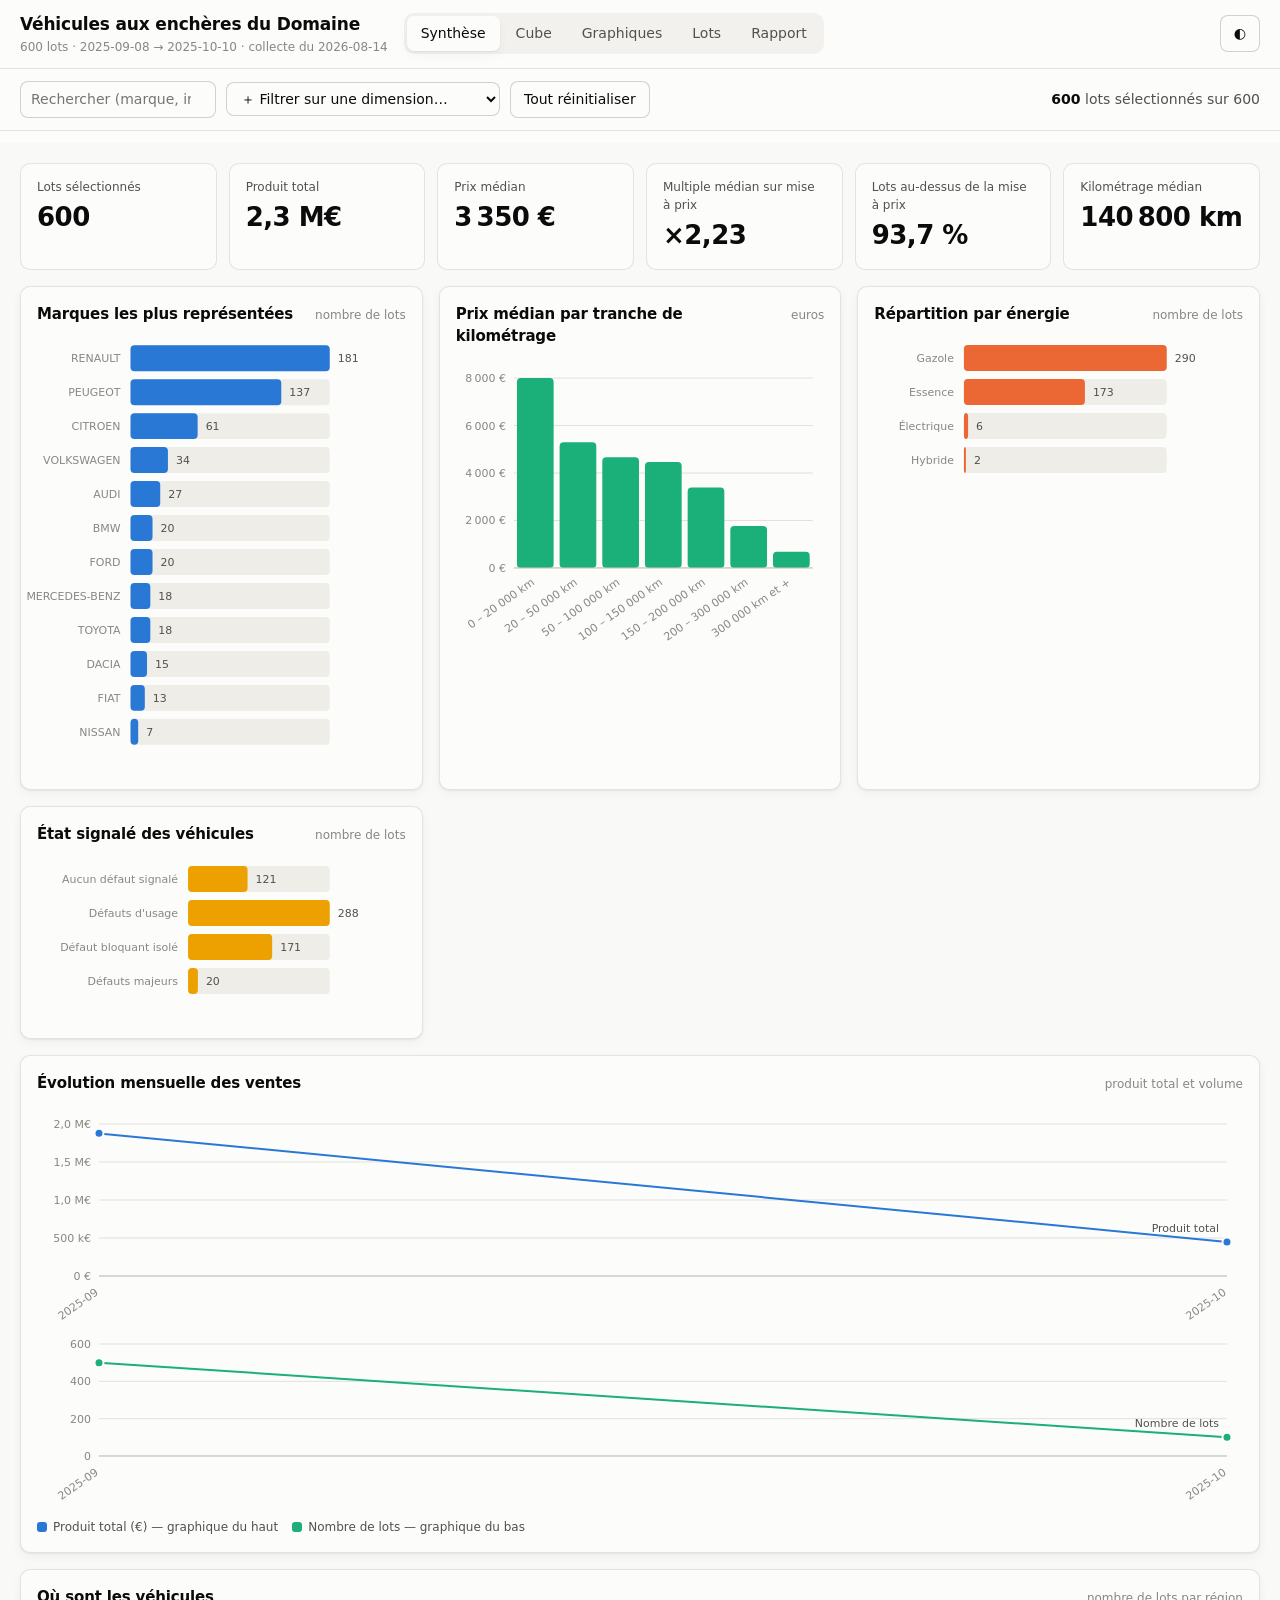
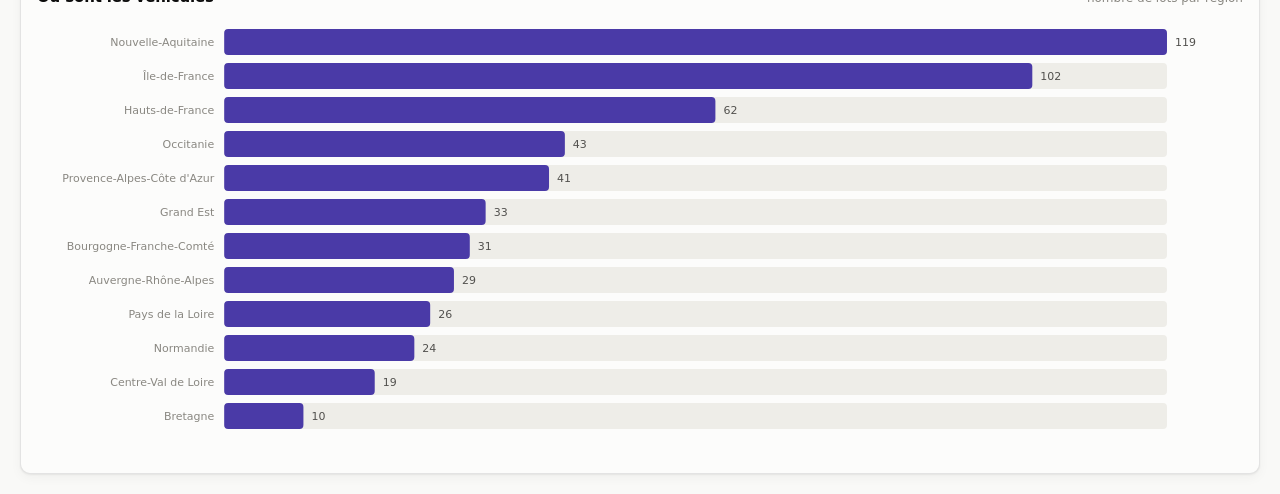
==== portal/index.html @ d9b4f8a6 "Portail décisionnel : cube, tableau croisé, graphiques et rapport Interface complète adossée au cube" ====
<!doctype html>
<html lang="fr" data-theme="">
<head>
  <meta charset="utf-8">
  <meta name="viewport" content="width=device-width, initial-scale=1">
  <title>Portail décisionnel — Véhicules du Domaine</title>
  <link rel="stylesheet" href="css/app.css">
</head>
<body>

<header class="bandeau">
  <div class="titre">
    <h1>Véhicules aux enchères du Domaine</h1>
    <span id="sous-titre">Chargement du cube…</span>
  </div>

  <nav class="onglets" role="tablist" aria-label="Vues du portail">
    <button role="tab" aria-selected="true"  data-vue="synthese">Synthèse</button>
    <button role="tab" aria-selected="false" data-vue="cube">Cube</button>
    <button role="tab" aria-selected="false" data-vue="graphiques">Graphiques</button>
    <button role="tab" aria-selected="false" data-vue="lots">Lots</button>
    <button role="tab" aria-selected="false" data-vue="rapport">Rapport</button>
  </nav>

  <div class="espace"></div>
  <button class="bouton" id="bascule-theme" title="Changer de thème" aria-label="Changer de thème">◐</button>
</header>

<section class="filtres" id="barre-filtres" hidden>
  <input type="search" id="recherche" placeholder="Rechercher (marque, immat., défaut…)"
         aria-label="Recherche libre">
  <select id="ajout-filtre" aria-label="Ajouter un filtre">
    <option value="">＋ Filtrer sur une dimension…</option>
  </select>
  <select id="valeurs-filtre" multiple size="1" hidden aria-label="Valeurs à retenir"></select>
  <button class="bouton" id="raz-filtres">Tout réinitialiser</button>
  <span class="compteur"><strong id="nb-selection">0</strong> lots sélectionnés
    <span id="nb-total"></span></span>
</section>
<div class="jetons" id="jetons-filtres"></div>

<main>
  <!-- ------------------------------------------------------------------ -->
  <section class="vue active" id="vue-synthese">
    <div class="indicateurs" id="indicateurs"></div>
    <div class="grille-cartes">
      <div class="carte">
        <header><h2>Marques les plus représentées</h2><span class="note">nombre de lots</span></header>
        <div id="g-marques"></div>
      </div>
      <div class="carte">
        <header><h2>Prix médian par tranche de kilométrage</h2><span class="note">euros</span></header>
        <div id="g-km-prix"></div>
      </div>
      <div class="carte">
        <header><h2>Répartition par énergie</h2><span class="note">nombre de lots</span></header>
        <div id="g-energie"></div>
      </div>
      <div class="carte">
        <header><h2>État signalé des véhicules</h2><span class="note">nombre de lots</span></header>
        <div id="g-etat"></div>
      </div>
      <div class="carte large">
        <header><h2>Évolution mensuelle des ventes</h2><span class="note">produit total et volume</span></header>
        <div id="g-temps"></div>
        <div class="legende" id="l-temps"></div>
      </div>
      <div class="carte large">
        <header><h2>Où sont les véhicules</h2><span class="note">nombre de lots par région</span></header>
        <div id="g-regions"></div>
      </div>
    </div>
  </section>

  <!-- ------------------------------------------------------------------ -->
  <section class="vue" id="vue-cube">
    <div class="constructeur">
      <div class="champ">
        <label for="dim-lignes">Lignes (hiérarchie)</label>
        <select id="dim-lignes" multiple size="6"></select>
      </div>
      <div class="champ">
        <label for="dim-colonnes">Colonnes (hiérarchie)</label>
        <select id="dim-colonnes" multiple size="6"></select>
      </div>
      <div class="champ">
        <label for="mesures">Mesures</label>
        <select id="mesures" multiple size="6"></select>
      </div>
      <div class="champ">
        <label>Affichage</label>
        <label><input type="checkbox" id="opt-heatmap" checked> Coloration des cellules</label>
        <label><input type="checkbox" id="opt-soustotaux" checked> Sous-totaux</label>
        <label>Limiter à <input type="number" id="opt-limite" value="0" min="0" max="200"
               style="width:64px"> lignes (0 = toutes)</label>
        <button class="bouton" id="export-croise">Exporter le tableau (CSV)</button>
      </div>
    </div>
    <div id="tableau-croise"></div>
  </section>

  <!-- ------------------------------------------------------------------ -->
  <section class="vue" id="vue-graphiques">
    <div class="constructeur">
      <div class="champ">
        <label for="g-dimension">Dimension</label>
        <select id="g-dimension"></select>
      </div>
      <div class="champ">
        <label for="g-mesure">Mesure</label>
        <select id="g-mesure"></select>
      </div>
      <div class="champ">
        <label for="g-type">Représentation</label>
        <select id="g-type">
          <option value="barresH">Barres horizontales (classement)</option>
          <option value="barresV">Barres verticales (distribution)</option>
          <option value="courbe">Courbe (évolution)</option>
          <option value="empilees">Barres empilées (composition)</option>
        </select>
      </div>
      <div class="champ">
        <label for="g-serie">Découpage en séries (empilées)</label>
        <select id="g-serie"></select>
      </div>
    </div>
    <div class="carte large">
      <header><h2 id="g-titre">Graphique</h2><span class="note" id="g-note"></span></header>
      <div id="g-principal"></div>
      <div class="legende" id="g-legende"></div>
    </div>
    <div class="carte large">
      <header>
        <h2>Kilométrage et prix atteint</h2>
        <span class="note">un point par lot — au plus trois séries pour rester lisible</span>
      </header>
      <div id="g-nuage"></div>
      <div class="legende" id="l-nuage"></div>
    </div>
  </section>

  <!-- ------------------------------------------------------------------ -->
  <section class="vue" id="vue-lots">
    <div class="constructeur">
      <div class="champ">
        <label for="tri-lots">Trier par</label>
        <select id="tri-lots"></select>
      </div>
      <div class="champ">
        <label for="sens-lots">Sens</label>
        <select id="sens-lots">
          <option value="desc">Décroissant</option>
          <option value="asc">Croissant</option>
        </select>
      </div>
      <div class="champ">
        <label>Export</label>
        <button class="bouton" id="export-lots">Exporter la sélection (CSV)</button>
      </div>
    </div>
    <div id="table-lots"></div>
    <div class="pagination">
      <button class="bouton" id="page-precedente">← Précédent</button>
      <span id="etat-pagination"></span>
      <button class="bouton" id="page-suivante">Suivant →</button>
    </div>
  </section>

  <!-- ------------------------------------------------------------------ -->
  <section class="vue" id="vue-rapport">
    <div class="options-rapport">
      <label><input type="checkbox" class="section-rapport" value="synthese" checked> Synthèse</label>
      <label><input type="checkbox" class="section-rapport" value="marques" checked> Par marque</label>
      <label><input type="checkbox" class="section-rapport" value="geo" checked> Par région</label>
      <label><input type="checkbox" class="section-rapport" value="temps" checked> Évolution mensuelle</label>
      <label><input type="checkbox" class="section-rapport" value="etat" checked> État des véhicules</label>
      <label><input type="checkbox" class="section-rapport" value="affaires" checked> Meilleures affaires</label>
      <button class="bouton principal" id="imprimer-rapport">Imprimer / PDF</button>
    </div>
    <div class="rapport" id="contenu-rapport"></div>
  </section>
</main>

<script type="module" src="js/app.js"></script>
</body>
</html>
---- portal/css/app.css ----
/* Portail décisionnel — Enchères du Domaine.
 *
 * Palette de séries validée pour la lisibilité et les déficiences de la vision
 * des couleurs (séparation ≥ 8 ΔE entre teintes voisines, contraste vérifié
 * sur les deux fonds). Le thème clair est défini sur :root ; seules les
 * variables changent en thème sombre, sous les deux portées : préférence
 * système et bascule explicite.
 */

:root {
  color-scheme: light;

  --surface-1: #fcfcfb;          /* fond des cartes et graphiques */
  --surface-2: #f9f9f7;          /* fond de page */
  --surface-3: #f2f1ed;          /* zones en retrait */
  --piste: #eeede8;              /* fond des barres */

  --text-primary: #0b0b0b;
  --text-secondary: #52514e;
  --text-muted: #898781;
  --encre-inverse: #ffffff;

  --grille: #e1e0d9;
  --axe: #c3c2b7;
  --bordure: rgba(11, 11, 11, 0.10);
  --bordure-forte: rgba(11, 11, 11, 0.18);

  --serie-1: #2a78d6;
  --serie-2: #eb6834;
  --serie-3: #1baf7a;
  --serie-4: #eda100;
  --serie-5: #e87ba4;
  --serie-6: #008300;
  --serie-7: #4a3aa7;
  --serie-8: #e34948;

  --bon: #0ca30c;
  --attention: #fab219;
  --serieux: #ec835a;
  --critique: #d03b3b;

  --rayon: 10px;
  --ombre: 0 1px 2px rgba(11, 11, 11, 0.06), 0 4px 12px rgba(11, 11, 11, 0.04);
  --police: system-ui, -apple-system, "Segoe UI", sans-serif;
}

@media (prefers-color-scheme: dark) {
  :root:where(:not([data-theme="light"])) {
    color-scheme: dark;
    --surface-1: #1a1a19;
    --surface-2: #0d0d0d;
    --surface-3: #232322;
    --piste: #2c2c2a;
    --text-primary: #ffffff;
    --text-secondary: #c3c2b7;
    --text-muted: #898781;
    --encre-inverse: #ffffff;
    --grille: #2c2c2a;
    --axe: #383835;
    --bordure: rgba(255, 255, 255, 0.10);
    --bordure-forte: rgba(255, 255, 255, 0.20);
    --serie-1: #3987e5;
    --serie-2: #d95926;
    --serie-3: #199e70;
    --serie-4: #c98500;
    --serie-5: #d55181;
    --serie-6: #008300;
    --serie-7: #9085e9;
    --serie-8: #e66767;
    --ombre: 0 1px 2px rgba(0, 0, 0, 0.4), 0 4px 12px rgba(0, 0, 0, 0.3);
  }
}

:root[data-theme="dark"] {
  color-scheme: dark;
  --surface-1: #1a1a19;
  --surface-2: #0d0d0d;
  --surface-3: #232322;
  --piste: #2c2c2a;
  --text-primary: #ffffff;
  --text-secondary: #c3c2b7;
  --text-muted: #898781;
  --encre-inverse: #ffffff;
  --grille: #2c2c2a;
  --axe: #383835;
  --bordure: rgba(255, 255, 255, 0.10);
  --bordure-forte: rgba(255, 255, 255, 0.20);
  --serie-1: #3987e5;
  --serie-2: #d95926;
  --serie-3: #199e70;
  --serie-4: #c98500;
  --serie-5: #d55181;
  --serie-6: #008300;
  --serie-7: #9085e9;
  --serie-8: #e66767;
  --ombre: 0 1px 2px rgba(0, 0, 0, 0.4), 0 4px 12px rgba(0, 0, 0, 0.3);
}

* { box-sizing: border-box; }

body {
  margin: 0;
  font-family: var(--police);
  background: var(--surface-2);
  color: var(--text-primary);
  font-size: 14px;
  line-height: 1.5;
  -webkit-text-size-adjust: 100%;
}

h1, h2, h3 { margin: 0; font-weight: 600; letter-spacing: -0.01em; }
h1 { font-size: 17px; }
h2 { font-size: 15px; }
h3 { font-size: 13px; color: var(--text-secondary); }

button, select, input { font: inherit; color: inherit; }

/* --- en-tête ------------------------------------------------------------- */
.bandeau {
  position: sticky;
  top: 0;
  z-index: 30;
  display: flex;
  align-items: center;
  gap: 16px;
  padding: 12px 20px;
  background: var(--surface-1);
  border-bottom: 1px solid var(--bordure);
}
.bandeau .titre { display: flex; flex-direction: column; }
.bandeau .titre span { font-size: 12px; color: var(--text-muted); }
.bandeau .espace { flex: 1; }

.onglets { display: flex; gap: 2px; background: var(--surface-3); padding: 3px; border-radius: var(--rayon); }
.onglets button {
  border: 0; background: transparent; padding: 7px 14px;
  border-radius: 7px; cursor: pointer; color: var(--text-secondary);
  font-weight: 500; white-space: nowrap;
}
.onglets button[aria-selected="true"] {
  background: var(--surface-1); color: var(--text-primary); box-shadow: var(--ombre);
}

.bouton {
  border: 1px solid var(--bordure-forte); background: var(--surface-1);
  padding: 7px 13px; border-radius: 8px; cursor: pointer; font-weight: 500;
}
.bouton:hover { background: var(--surface-3); }
.bouton.principal { background: var(--serie-1); border-color: var(--serie-1); color: #fff; }
.bouton.principal:hover { filter: brightness(1.08); }

/* --- filtres -------------------------------------------------------------- */
.filtres {
  display: flex; flex-wrap: wrap; gap: 10px; align-items: center;
  padding: 12px 20px; background: var(--surface-1);
  border-bottom: 1px solid var(--bordure); position: sticky; top: 57px; z-index: 20;
}
.filtres input[type="search"], .filtres select {
  border: 1px solid var(--bordure-forte); background: var(--surface-1);
  border-radius: 8px; padding: 7px 10px; min-width: 150px;
}
.filtres .compteur { margin-left: auto; color: var(--text-secondary); font-variant-numeric: tabular-nums; }
.filtres .compteur strong { color: var(--text-primary); }

.jetons { display: flex; flex-wrap: wrap; gap: 6px; padding: 0 20px 12px; background: var(--surface-1); }
.jeton {
  display: inline-flex; align-items: center; gap: 6px;
  background: var(--surface-3); border: 1px solid var(--bordure);
  border-radius: 999px; padding: 3px 6px 3px 11px; font-size: 12px;
}
.jeton button { border: 0; background: transparent; cursor: pointer; color: var(--text-muted); padding: 0 4px; }
.jeton button:hover { color: var(--critique); }

/* --- mise en page ---------------------------------------------------------- */
main { padding: 20px; max-width: 1600px; margin: 0 auto; }
.vue { display: none; }
.vue.active { display: block; }

.grille-cartes { display: grid; gap: 16px; grid-template-columns: repeat(auto-fit, minmax(320px, 1fr)); }
.carte {
  background: var(--surface-1); border: 1px solid var(--bordure);
  border-radius: var(--rayon); padding: 16px; box-shadow: var(--ombre);
}
.carte header { display: flex; align-items: baseline; gap: 10px; margin-bottom: 14px; }
.carte header .note { font-size: 12px; color: var(--text-muted); margin-left: auto; }
.carte.large { grid-column: 1 / -1; }

/* --- indicateurs ------------------------------------------------------------ */
.indicateurs { display: grid; gap: 12px; grid-template-columns: repeat(auto-fit, minmax(180px, 1fr)); margin-bottom: 16px; }
.indicateur {
  background: var(--surface-1); border: 1px solid var(--bordure);
  border-radius: var(--rayon); padding: 14px 16px;
}
.indicateur .libelle { font-size: 12px; color: var(--text-secondary); }
.indicateur .valeur { font-size: 26px; font-weight: 600; letter-spacing: -0.02em; margin-top: 2px; }
.indicateur .precision { font-size: 12px; color: var(--text-muted); }

/* --- graphiques -------------------------------------------------------------- */
.graphique { display: block; overflow: visible; }
.graphique .grille { stroke: var(--grille); stroke-width: 1; }
.graphique .axe { stroke: var(--axe); stroke-width: 1; }
.graphique .axe-libelle { fill: var(--text-muted); font-size: 11px; }
.graphique .axe-titre { fill: var(--text-secondary); font-size: 11px; font-weight: 500; }
.graphique .valeur-directe { fill: var(--text-secondary); font-size: 11px; font-variant-numeric: tabular-nums; }
.graphique-vide, .table-vide { color: var(--text-muted); text-align: center; padding: 32px 0; margin: 0; }

.legende { display: flex; flex-wrap: wrap; gap: 14px; margin-top: 10px; font-size: 12px; color: var(--text-secondary); }
.legende-item { display: inline-flex; align-items: center; gap: 6px; }
.pastille { width: 10px; height: 10px; border-radius: 3px; display: inline-block; flex: none; }

.infobulle {
  position: fixed; top: 0; left: 0; z-index: 100; pointer-events: none;
  background: var(--surface-1); border: 1px solid var(--bordure-forte);
  border-radius: 8px; padding: 8px 11px; box-shadow: var(--ombre);
  font-size: 12px; opacity: 0; transition: opacity .12s; max-width: 300px;
}
.infobulle.visible { opacity: 1; }
.infobulle > div { display: flex; align-items: center; gap: 7px; white-space: nowrap; }
.infobulle .bulle-fort { font-weight: 600; white-space: normal; }
.infobulle .bulle-libelle { color: var(--text-secondary); }
.infobulle .bulle-valeur { margin-left: auto; font-variant-numeric: tabular-nums; font-weight: 600; }

/* --- tableau croisé ------------------------------------------------------------ */
.constructeur { display: grid; gap: 14px; grid-template-columns: repeat(auto-fit, minmax(240px, 1fr)); margin-bottom: 16px; }
.champ { display: flex; flex-direction: column; gap: 6px; }
.champ label { font-size: 12px; color: var(--text-secondary); font-weight: 500; }
.champ select { border: 1px solid var(--bordure-forte); background: var(--surface-1); border-radius: 8px; padding: 7px 9px; }
.champ select[multiple] { min-height: 128px; }

.croise-cadre { overflow: auto; max-height: 68vh; border: 1px solid var(--bordure); border-radius: var(--rayon); }
table.croise { border-collapse: separate; border-spacing: 0; width: 100%; font-variant-numeric: tabular-nums; }
table.croise th, table.croise td { padding: 7px 11px; text-align: right; white-space: nowrap; font-weight: 400; }
table.croise thead th {
  position: sticky; top: 0; z-index: 2; background: var(--surface-3);
  border-bottom: 1px solid var(--bordure-forte); font-weight: 600; font-size: 12px;
  color: var(--text-secondary);
}
table.croise thead tr:first-child th { top: 0; }
table.croise thead tr:nth-child(2) th { top: 31px; }
table.croise .coin, table.croise .entete-ligne {
  position: sticky; left: 0; z-index: 3; background: var(--surface-1);
  text-align: left; border-right: 1px solid var(--bordure);
}
table.croise thead .coin { z-index: 4; background: var(--surface-3); }
table.croise .entete-mesure { cursor: pointer; user-select: none; }
table.croise .entete-mesure:hover { color: var(--text-primary); }
table.croise .fleche-tri { margin-left: 5px; font-size: 9px; }
table.croise tbody tr:hover td:not([style*="background"]) { background: var(--surface-3); }
table.croise tbody tr.sous-total { font-weight: 600; }
table.croise tbody tr.sous-total .entete-ligne { background: var(--surface-3); }
table.croise .total { background: var(--surface-3); font-weight: 600; }
table.croise tfoot th, table.croise tfoot td {
  position: sticky; bottom: 0; background: var(--surface-3);
  border-top: 1px solid var(--bordure-forte); font-weight: 600;
}
table.croise tfoot th { left: 0; z-index: 3; }
table.croise .cliquable { cursor: pointer; }
table.croise .pliage { border: 0; background: transparent; cursor: pointer; color: var(--text-muted); width: 18px; padding: 0; }
table.croise .valeur-absente { color: var(--text-muted); font-style: italic; }

/* --- table des lots -------------------------------------------------------------- */
.lots-cadre { overflow: auto; max-height: 72vh; border: 1px solid var(--bordure); border-radius: var(--rayon); }
table.lots { border-collapse: separate; border-spacing: 0; width: 100%; }
table.lots th, table.lots td { padding: 8px 11px; text-align: left; white-space: nowrap; border-bottom: 1px solid var(--grille); }
table.lots th {
  position: sticky; top: 0; background: var(--surface-3); z-index: 2;
  font-size: 12px; color: var(--text-secondary); cursor: pointer; user-select: none;
}
table.lots td.nombre, table.lots th.nombre { text-align: right; font-variant-numeric: tabular-nums; }
table.lots tbody tr:hover { background: var(--surface-3); }
table.lots a { color: var(--serie-1); text-decoration: none; }
table.lots a:hover { text-decoration: underline; }
table.lots .vignette { width: 46px; height: 34px; object-fit: cover; border-radius: 4px; background: var(--piste); }

.etiquette { display: inline-block; padding: 1px 8px; border-radius: 999px; font-size: 11px; border: 1px solid var(--bordure-forte); }
.etiquette.bon { color: var(--bon); border-color: var(--bon); }
.etiquette.attention { color: var(--serieux); border-color: var(--serieux); }
.etiquette.critique { color: var(--critique); border-color: var(--critique); }

.pagination { display: flex; align-items: center; gap: 12px; margin-top: 12px; color: var(--text-secondary); }

/* --- rapport ------------------------------------------------------------------------ */
.rapport { background: var(--surface-1); border: 1px solid var(--bordure); border-radius: var(--rayon); padding: 26px; }
.rapport h2 { margin: 26px 0 12px; }
.rapport h2:first-child { margin-top: 0; }
.rapport p { color: var(--text-secondary); }
.rapport table { border-collapse: collapse; width: 100%; margin-top: 10px; font-variant-numeric: tabular-nums; }
.rapport table th, .rapport table td { padding: 7px 10px; border-bottom: 1px solid var(--grille); text-align: right; }
.rapport table th:first-child, .rapport table td:first-child { text-align: left; }
.rapport table th { font-size: 12px; color: var(--text-secondary); }
.options-rapport { display: flex; flex-wrap: wrap; gap: 16px; margin-bottom: 16px; }
.options-rapport label { display: inline-flex; align-items: center; gap: 7px; }

.message-vide { max-width: 640px; margin: 60px auto; text-align: center; }
.message-vide code {
  display: block; background: var(--surface-3); border: 1px solid var(--bordure);
  border-radius: 8px; padding: 12px; margin: 14px 0; text-align: left;
  font-family: ui-monospace, SFMono-Regular, Menlo, monospace; font-size: 13px;
}

@media (max-width: 720px) {
  .bandeau { flex-wrap: wrap; gap: 10px; padding: 10px 14px; }
  .filtres { top: auto; position: static; padding: 10px 14px; }
  main { padding: 14px; }
  .onglets { width: 100%; overflow-x: auto; }
}

@media print {
  .bandeau, .filtres, .jetons, .onglets, .options-rapport, .bouton { display: none !important; }
  body { background: #fff; }
  .rapport { border: 0; padding: 0; }
  .vue { display: none !important; }
  .vue.active { display: block !important; }
  .carte { break-inside: avoid; box-shadow: none; }
}
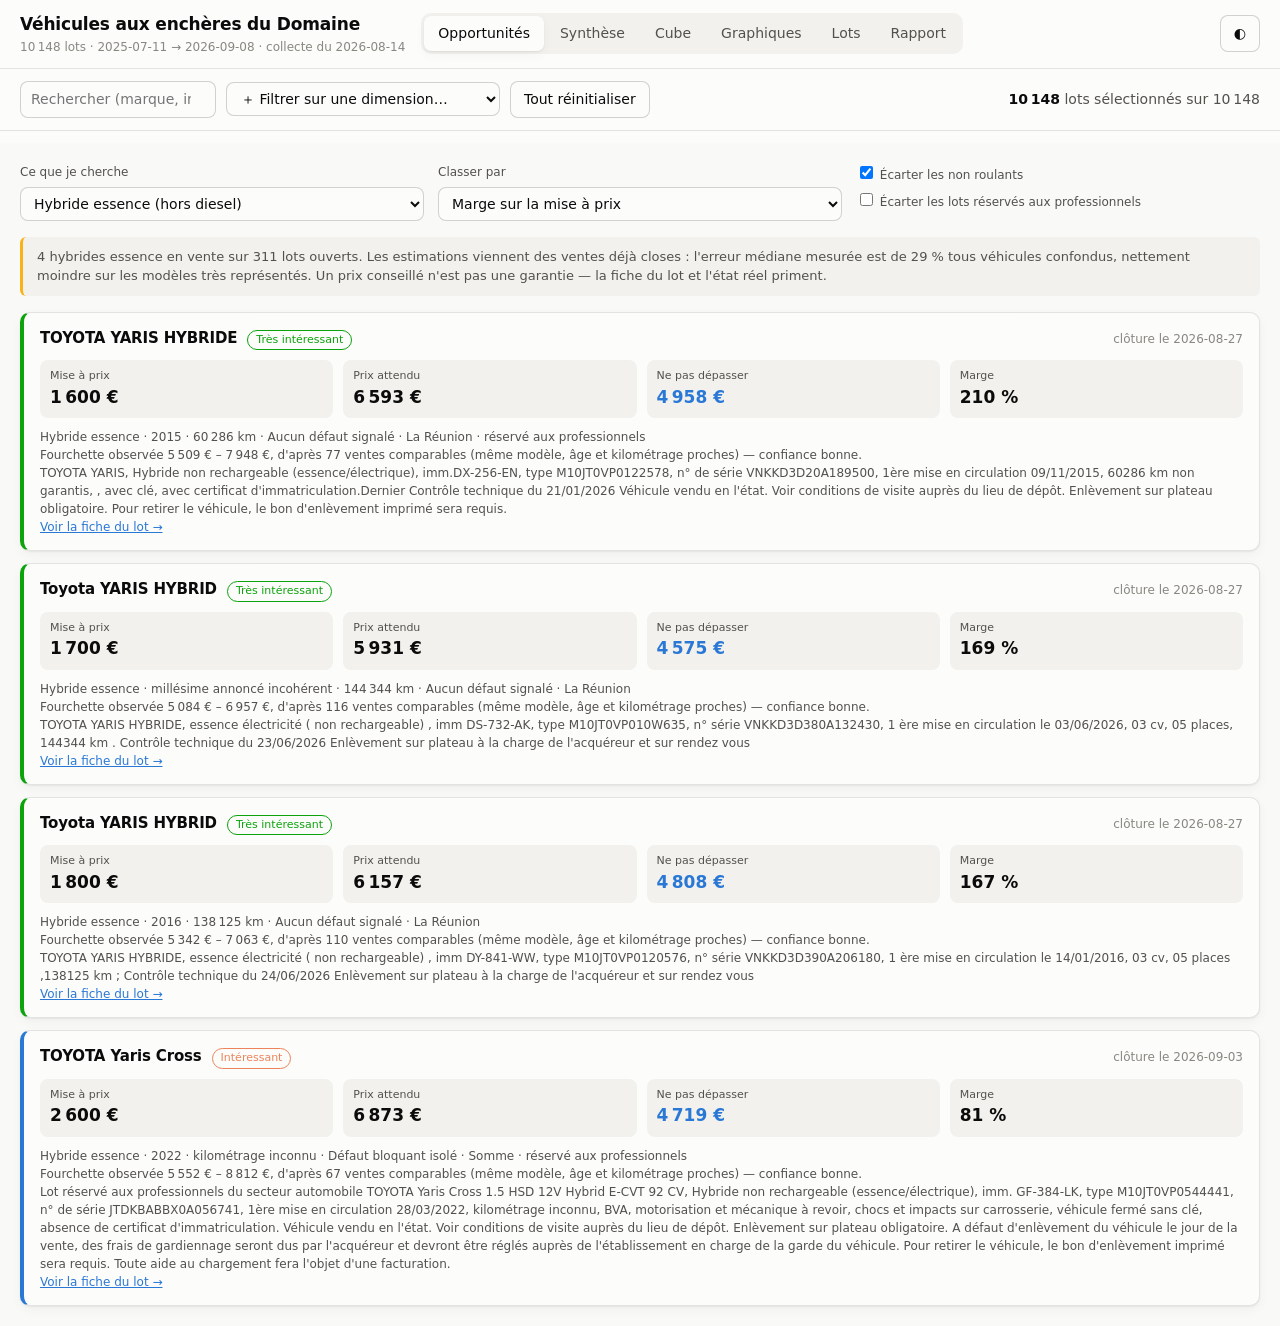
==== commit 870c818b: "Aide à l'enchère : estimation du prix atteint et plafond conseillé Le portail ne se contente plus de" ====
--- a/portal/index.html
+++ b/portal/index.html
@@ -15,7 +15,8 @@
   </div>
 
   <nav class="onglets" role="tablist" aria-label="Vues du portail">
-    <button role="tab" aria-selected="true"  data-vue="synthese">Synthèse</button>
+    <button role="tab" aria-selected="true"  data-vue="opportunites">Opportunités</button>
+    <button role="tab" aria-selected="false" data-vue="synthese">Synthèse</button>
     <button role="tab" aria-selected="false" data-vue="cube">Cube</button>
     <button role="tab" aria-selected="false" data-vue="graphiques">Graphiques</button>
     <button role="tab" aria-selected="false" data-vue="lots">Lots</button>
@@ -41,7 +42,36 @@
 
 <main>
   <!-- ------------------------------------------------------------------ -->
-  <section class="vue active" id="vue-synthese">
+  <section class="vue active" id="vue-opportunites">
+    <div class="constructeur">
+      <div class="champ">
+        <label for="opp-cible">Ce que je cherche</label>
+        <select id="opp-cible">
+          <option value="hybride-essence">Hybride essence (hors diesel)</option>
+          <option value="hybride-tout">Tout hybride, y compris diesel</option>
+          <option value="e85">Superéthanol E85</option>
+          <option value="toutes">Toutes les ventes à venir</option>
+        </select>
+      </div>
+      <div class="champ">
+        <label for="opp-tri">Classer par</label>
+        <select id="opp-tri">
+          <option value="marge_pct">Marge sur la mise à prix</option>
+          <option value="prix_max_conseille">Prix maximum conseillé</option>
+          <option value="mise_a_prix">Mise à prix</option>
+          <option value="date_fin">Échéance la plus proche</option>
+        </select>
+      </div>
+      <div class="champ">
+        <label><input type="checkbox" id="opp-roulant" checked> Écarter les non roulants</label>
+        <label><input type="checkbox" id="opp-pro"> Écarter les lots réservés aux professionnels</label>
+      </div>
+    </div>
+    <p class="avertissement" id="opp-avertissement"></p>
+    <div id="opp-liste"></div>
+  </section>
+
+  <section class="vue" id="vue-synthese">
     <div class="indicateurs" id="indicateurs"></div>
     <div class="grille-cartes">
       <div class="carte">
--- a/portal/css/app.css
+++ b/portal/css/app.css
@@ -291,6 +291,42 @@
 .options-rapport { display: flex; flex-wrap: wrap; gap: 16px; margin-bottom: 16px; }
 .options-rapport label { display: inline-flex; align-items: center; gap: 7px; }
 
+.avis {
+  position: fixed; left: 50%; bottom: 20px; transform: translateX(-50%);
+  z-index: 120; background: var(--surface-1); color: var(--text-primary);
+  border: 1px solid var(--bordure-forte); border-radius: 8px;
+  padding: 10px 16px; box-shadow: var(--ombre); max-width: 90vw;
+}
+
+/* --- opportunités ------------------------------------------------------- */
+.avertissement {
+  background: var(--surface-3); border-left: 3px solid var(--attention);
+  border-radius: 6px; padding: 10px 14px; color: var(--text-secondary);
+  margin: 0 0 16px; font-size: 13px;
+}
+.opp { display: grid; gap: 12px; }
+.opp-carte {
+  background: var(--surface-1); border: 1px solid var(--bordure);
+  border-radius: var(--rayon); padding: 14px 16px; box-shadow: var(--ombre);
+  display: grid; gap: 10px;
+}
+.opp-carte.tres-interessant { border-left: 4px solid var(--bon); }
+.opp-carte.interessant { border-left: 4px solid var(--serie-1); }
+.opp-carte.marge-faible { border-left: 4px solid var(--attention); }
+.opp-carte.a-eviter { border-left: 4px solid var(--critique); }
+.opp-tete { display: flex; align-items: baseline; gap: 10px; flex-wrap: wrap; }
+.opp-tete h3 { font-size: 15px; color: var(--text-primary); }
+.opp-tete .echeance { margin-left: auto; font-size: 12px; color: var(--text-muted); }
+.opp-chiffres {
+  display: grid; grid-template-columns: repeat(auto-fit, minmax(120px, 1fr)); gap: 10px;
+}
+.opp-chiffre { background: var(--surface-3); border-radius: 8px; padding: 8px 10px; }
+.opp-chiffre .libelle { font-size: 11px; color: var(--text-secondary); }
+.opp-chiffre .valeur { font-size: 17px; font-weight: 600; font-variant-numeric: tabular-nums; }
+.opp-chiffre.plafond .valeur { color: var(--serie-1); }
+.opp-detail { font-size: 12px; color: var(--text-secondary); }
+.opp-detail a { color: var(--serie-1); }
+
 .message-vide { max-width: 640px; margin: 60px auto; text-align: center; }
 .message-vide code {
   display: block; background: var(--surface-3); border: 1px solid var(--bordure);
@@ -298,11 +334,73 @@
   font-family: ui-monospace, SFMono-Regular, Menlo, monospace; font-size: 13px;
 }
 
+/* --- petit écran ---------------------------------------------------------
+   Sur téléphone la place verticale est la ressource rare : le bandeau se
+   compacte, les indicateurs passent sur deux colonnes, et les tableaux
+   larges gardent leur propre défilement horizontal. */
 @media (max-width: 720px) {
-  .bandeau { flex-wrap: wrap; gap: 10px; padding: 10px 14px; }
-  .filtres { top: auto; position: static; padding: 10px 14px; }
-  main { padding: 14px; }
-  .onglets { width: 100%; overflow-x: auto; }
+  body { font-size: 15px; }
+
+  .bandeau {
+    display: grid;
+    grid-template-columns: 1fr auto;
+    gap: 8px 12px;
+    padding: 10px 12px;
+    align-items: center;
+  }
+  .bandeau .titre h1 { font-size: 15px; }
+  .bandeau .titre span { font-size: 11px; line-height: 1.3; }
+  .bandeau .espace { display: none; }
+  /* Le bouton de thème se cale à droite du titre plutôt que de consommer
+     une ligne à lui seul. */
+  #bascule-theme { grid-row: 1; grid-column: 2; padding: 6px 10px; }
+  .onglets {
+    grid-column: 1 / -1;
+    width: 100%;
+    overflow-x: auto;
+    scrollbar-width: none;
+    -webkit-overflow-scrolling: touch;
+  }
+  .onglets::-webkit-scrollbar { display: none; }
+  .onglets button { padding: 8px 12px; font-size: 14px; }
+
+  .filtres {
+    position: static;
+    display: grid;
+    grid-template-columns: 1fr 1fr;
+    gap: 8px;
+    padding: 10px 12px;
+  }
+  .filtres input[type="search"] { grid-column: 1 / -1; min-width: 0; }
+  .filtres select { min-width: 0; }
+  .filtres #valeurs-filtre { grid-column: 1 / -1; }
+  .filtres .compteur { grid-column: 1 / -1; margin-left: 0; font-size: 13px; }
+  .jetons { padding: 0 12px 10px; }
+
+  main { padding: 12px; }
+  .grille-cartes { gap: 12px; grid-template-columns: 1fr; }
+  .carte { padding: 12px; }
+
+  /* Deux indicateurs par ligne : la valeur reste lisible, la page tient. */
+  .indicateurs { grid-template-columns: 1fr 1fr; gap: 8px; }
+  .indicateur { padding: 10px 12px; }
+  .indicateur .libelle { font-size: 11px; line-height: 1.25; }
+  .indicateur .valeur { font-size: 20px; }
+
+  .constructeur { grid-template-columns: 1fr; gap: 10px; }
+  .champ select[multiple] { min-height: 108px; }
+  .croise-cadre, .lots-cadre { max-height: 60vh; }
+  table.croise th, table.croise td { padding: 6px 9px; font-size: 13px; }
+  table.lots th, table.lots td { padding: 7px 9px; font-size: 13px; }
+  .rapport { padding: 14px; }
+  .rapport table th, .rapport table td { padding: 6px 7px; font-size: 12px; }
+  .pagination { flex-wrap: wrap; gap: 8px; }
+  .infobulle { max-width: 78vw; }
+}
+
+@media (max-width: 400px) {
+  .indicateurs { grid-template-columns: 1fr 1fr; }
+  .indicateur .valeur { font-size: 18px; }
 }
 
 @media print {
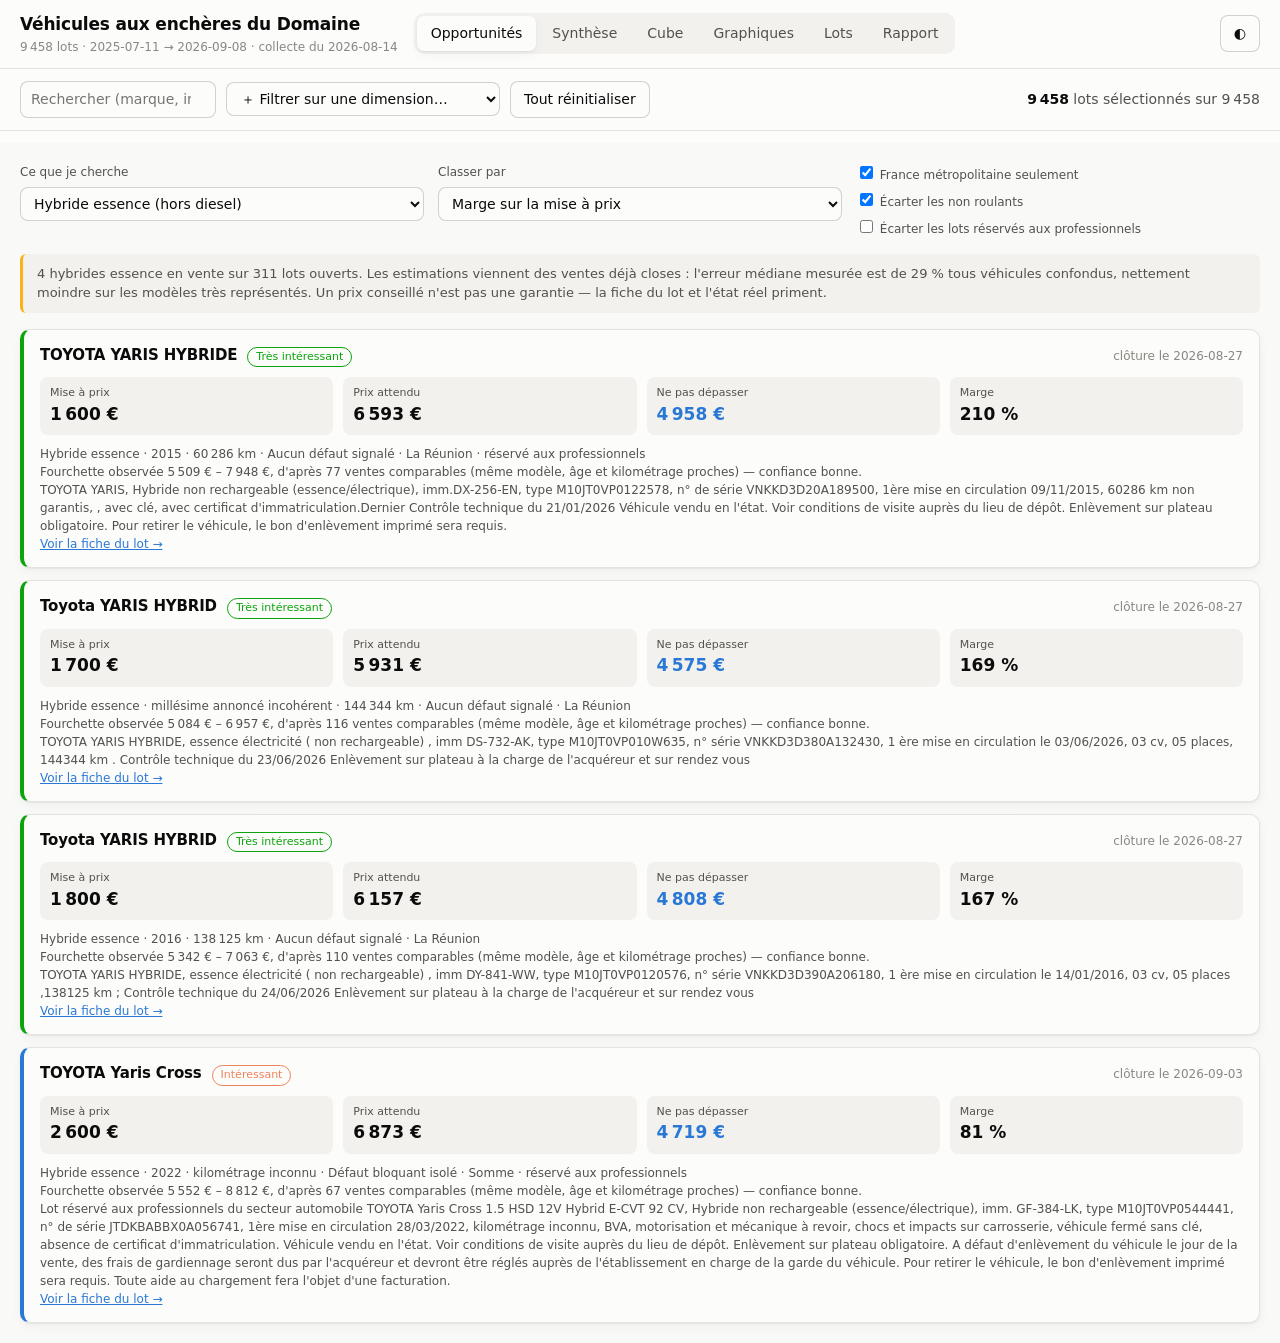
==== commit f0bde77b: "Écarter l'outre-mer, conserver les invendus Un véhicule acheté à La Réunion ou en Guadeloupe coûte p" ====
--- a/portal/index.html
+++ b/portal/index.html
@@ -63,6 +63,7 @@
         </select>
       </div>
       <div class="champ">
+        <label><input type="checkbox" id="opp-metropole" checked> France métropolitaine seulement</label>
         <label><input type="checkbox" id="opp-roulant" checked> Écarter les non roulants</label>
         <label><input type="checkbox" id="opp-pro"> Écarter les lots réservés aux professionnels</label>
       </div>
